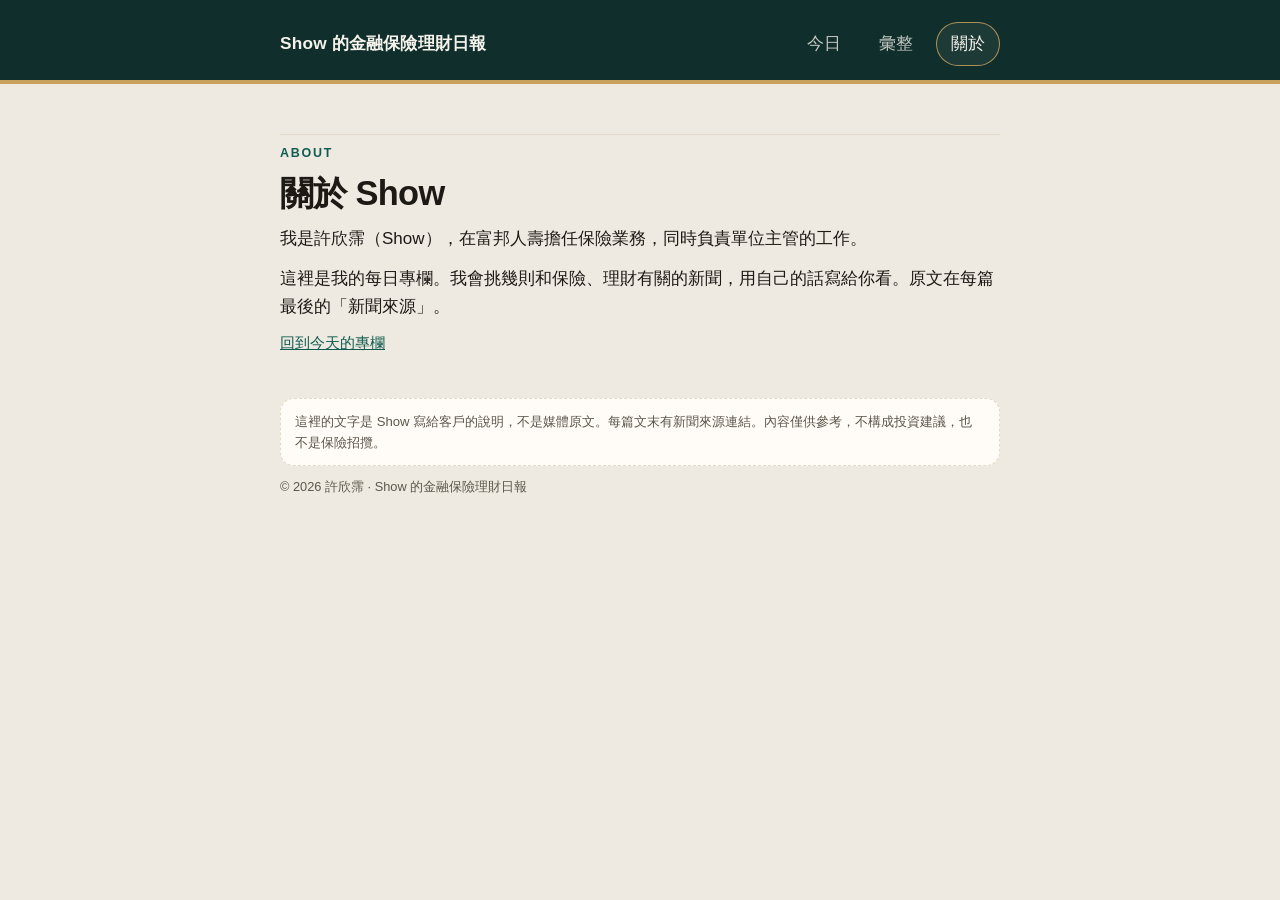
==== about/index.html @ f22a3ed7 "Point the about page at the updated stylesheet. Co-authored-by: show-hsu <show-hsu@users.noreply.git" ====
<!DOCTYPE html>
<html lang="zh-Hant">
<head>
  <meta charset="utf-8">
  <meta name="viewport" content="width=device-width, initial-scale=1">
  <title>關於 Show｜Show 的金融保險理財日報</title>
  <meta name="description" content="許欣霈（Show）的金融保險理財日報。">
  <meta name="author" content="許欣霈">
  <meta name="theme-color" content="#102e2b">
  <link rel="canonical" href="https://show-hsu.github.io/about/">
  <meta property="og:locale" content="zh_TW">
  <meta property="og:site_name" content="Show 的金融保險理財日報">
  <meta property="og:type" content="website">
  <meta property="og:title" content="關於 Show｜Show 的金融保險理財日報">
  <meta property="og:description" content="許欣霈（Show）的金融保險理財日報。">
  <meta property="og:url" content="https://show-hsu.github.io/about/">
  <meta property="og:image" content="https://show-hsu.github.io/assets/og.png">
  <meta property="og:image:alt" content="關於 Show｜Show 的金融保險理財日報">
  <meta name="twitter:card" content="summary_large_image">
  <meta name="twitter:title" content="關於 Show｜Show 的金融保險理財日報">
  <meta name="twitter:description" content="許欣霈（Show）的金融保險理財日報。">
  <meta name="twitter:image" content="https://show-hsu.github.io/assets/og.png">
  <link rel="icon" href="/assets/favicon.svg" type="image/svg+xml">
  <link rel="apple-touch-icon" href="/assets/apple-touch-icon.png">
  <link rel="stylesheet" href="/assets/style.css?v=4">
  
  <script type="application/ld+json">{"@context": "https://schema.org", "@type": "WebPage", "name": "關於 Show｜Show 的金融保險理財日報", "url": "https://show-hsu.github.io/about/", "description": "許欣霈（Show）的金融保險理財日報。", "image": "https://show-hsu.github.io/assets/og.png", "inLanguage": "zh-Hant", "author": {"@type": "Person", "name": "許欣霈"}}</script>
</head>
<body>
  <a class="skip" href="#main">跳到主要內容</a>
  <header class="masthead">
    <div class="wrap masthead-inner">
      <a class="brand" href="/">Show 的金融保險理財日報</a>
      <nav class="nav" aria-label="主要">
        <a href="/" >今日</a>
        <a href="/archive/" >彙整</a>
        <a href="/about/" aria-current="page">關於</a>
      </nav>
    </div>
  </header>
  <main id="main" class="wrap">
    <article class="about"><p class="kicker">ABOUT</p><h1>關於 Show</h1><div class="prose"><p>我是許欣霈（Show），在富邦人壽擔任保險業務，同時負責單位主管的工作。</p>
<p>這裡是我的每日專欄。我會挑幾則和保險、理財有關的新聞，用自己的話寫給你看。原文在每篇最後的「新聞來源」。</p></div><p class="share-row"><a href="/">回到今天的專欄</a></p></article>
  </main>
  <footer class="site-footer">
    <div class="wrap">
      <p class="disclaimer">這裡的文字是 Show 寫給客戶的說明，不是媒體原文。每篇文末有新聞來源連結。內容僅供參考，不構成投資建議，也不是保險招攬。</p>
      <p class="footer-meta">© 2026 許欣霈 · Show 的金融保險理財日報</p>
    </div>
  </footer>
</body>
</html>
---- assets/style.css ----
:root {
  color-scheme: light;
  --bg: #efeae1;
  --paper: #fffcf7;
  --ink: #1d1a16;
  --muted: #5c564c;
  --line: #e3d9c8;
  --pine: #0f5c50;
  --pine-deep: #102e2b;
  --gold: #c6a15b;
  --note: #e7f3ef;
  --note-line: #b7d9cf;
  --header-text: #f6f3ec;
  --header-muted: rgba(246, 243, 236, 0.78);
  --shadow: 0 1px 0 rgba(16, 46, 43, 0.04);
}

@media (prefers-color-scheme: dark) {
  :root {
    color-scheme: dark;
    --bg: #101412;
    --paper: #1a211e;
    --ink: #f3efe6;
    --muted: #c3baad;
    --line: #31403b;
    --pine: #8ed0c3;
    --pine-deep: #0c2421;
    --gold: #e0c27a;
    --note: #17302b;
    --note-line: #2d5a50;
    --header-text: #f6f3ec;
    --header-muted: rgba(246, 243, 236, 0.78);
  }
}

*,
*::before,
*::after {
  box-sizing: border-box;
}

html {
  -webkit-text-size-adjust: 100%;
}

body {
  margin: 0;
  background: var(--bg);
  color: var(--ink);
  font-family: "PingFang TC", "Hiragino Sans CNS", "Noto Sans TC", "Microsoft JhengHei", "Segoe UI", sans-serif;
  font-size: 17px;
  line-height: 1.65;
}

h1, h2, h3, p {
  margin: 0;
}

ol {
  list-style: none;
  margin: 0;
  padding: 0;
}

a {
  color: inherit;
}

img {
  max-width: 100%;
}

::selection {
  background: #cfe7e1;
  color: #102e2b;
}

:focus-visible {
  outline: 3px solid var(--gold);
  outline-offset: 3px;
}

.skip {
  position: absolute;
  left: 12px;
  top: -48px;
  background: #fff;
  color: #102e2b;
  padding: 8px 12px;
  z-index: 5;
  border-radius: 8px;
}

.skip:focus {
  top: 12px;
}

.wrap {
  width: min(720px, calc(100% - 32px));
  margin: 0 auto;
}

.masthead {
  background: var(--pine-deep);
  color: var(--header-text);
  border-bottom: 4px solid var(--gold);
}

.masthead-inner {
  display: flex;
  flex-direction: column;
  gap: 10px;
  padding: 18px 0 14px;
}

.brand {
  text-decoration: none;
  font-weight: 800;
  letter-spacing: 0.01em;
  font-size: 1.08rem;
  line-height: 1.35;
}

.nav {
  display: flex;
  gap: 8px;
}

.nav a {
  text-decoration: none;
  color: var(--header-muted);
  min-height: 44px;
  padding: 0 14px;
  display: inline-flex;
  align-items: center;
  border-radius: 999px;
  border: 1px solid transparent;
}

.nav a[aria-current="page"] {
  color: var(--header-text);
  border-color: rgba(198, 161, 91, 0.85);
  background: rgba(255, 255, 255, 0.06);
}

main {
  padding: 28px 0 12px;
}

.edition-head {
  margin-bottom: 22px;
}

.kicker {
  color: var(--pine);
  font-size: 0.78rem;
  font-weight: 700;
  letter-spacing: 0.14em;
  margin-bottom: 8px;
}

h1 {
  font-size: 1.85rem;
  line-height: 1.25;
  letter-spacing: -0.02em;
  font-weight: 800;
}

.edition-date {
  margin-top: 8px;
  font-size: 1.05rem;
}

.edition-meta,
.share-row,
.lead,
.sources,
.stale,
.cat-head p,
.footer-meta {
  color: var(--muted);
}

.edition-meta {
  margin-top: 6px;
  font-size: 0.92rem;
}

.share-row {
  margin-top: 10px;
  font-size: 0.92rem;
}

.share-row a,
.prose a,
.pager a,
.archive-list a,
.back-link {
  color: var(--pine);
}

.lead {
  margin-top: 12px;
}

.jump {
  display: flex;
  gap: 8px;
  overflow-x: auto;
  padding: 2px 0 12px;
  margin: 0 -2px 8px;
  scrollbar-width: none;
}

.jump::-webkit-scrollbar {
  display: none;
}

.jump a {
  flex: 0 0 auto;
  text-decoration: none;
  background: var(--paper);
  border: 1px solid var(--line);
  border-radius: 999px;
  min-height: 44px;
  padding: 0 14px;
  display: inline-flex;
  align-items: center;
  gap: 8px;
  box-shadow: var(--shadow);
}

.jump span {
  color: var(--muted);
  font-variant-numeric: tabular-nums;
}

.commentary,
.about,
.category,
.archive-block {
  margin: 22px 0;
}

.commentary {
  background: var(--note);
  border: 1px solid var(--note-line);
  border-radius: 18px;
  padding: 18px 16px 16px;
}

.commentary h2,
.about h2,
.cat-head h2,
.archive-block h2 {
  font-size: 1.25rem;
  line-height: 1.35;
}

.byline {
  margin-top: 2px;
  color: var(--muted);
  font-size: 0.88rem;
}

.prose {
  margin-top: 10px;
}

.prose p + p {
  margin-top: 0.75em;
}

.cat-head {
  display: flex;
  gap: 12px;
  align-items: flex-start;
  margin-bottom: 12px;
}

.cat-no {
  font-variant-numeric: tabular-nums;
  color: var(--gold);
  font-weight: 800;
  letter-spacing: 0.06em;
  padding-top: 0.2rem;
}

.cat-count {
  color: var(--muted);
  font-weight: 600;
  font-size: 0.86rem;
  margin-left: 6px;
}

.stale {
  font-size: 0.88rem;
  margin: -4px 0 10px;
}

.stories {
  display: flex;
  flex-direction: column;
  gap: 10px;
}

.hero {
  position: relative;
  margin: 0 0 14px;
  border-radius: 20px;
  overflow: hidden;
  aspect-ratio: 4 / 3;
  background: #102e2b;
}

.hero img {
  width: 100%;
  height: 100%;
  object-fit: cover;
  display: block;
}

.hero figcaption {
  position: absolute;
  inset: auto 0 0 0;
  padding: 48px 18px 16px;
  background: linear-gradient(to top, rgba(8, 24, 22, 0.94) 20%, rgba(8, 24, 22, 0.35) 62%, transparent);
  color: #f6f3ec;
}

.hero h1,
.hero .edition-date,
.hero .edition-meta {
  color: #f6f3ec;
}

.hero h1 {
  font-size: 1.55rem;
}

.hero .kicker {
  color: #e0c27a;
}

.hero .edition-meta {
  color: rgba(246, 243, 236, 0.82);
}

.story {
  display: flex;
  flex-direction: column;
  position: relative;
  text-decoration: none;
  background: var(--paper);
  border: 1px solid var(--line);
  border-radius: 16px;
  padding: 0;
  overflow: hidden;
  box-shadow: var(--shadow);
}

.thumb {
  display: block;
  aspect-ratio: 16 / 9;
  background: #143f38;
  overflow: hidden;
}

.thumb img {
  width: 100%;
  height: 100%;
  object-fit: cover;
  display: block;
}

.story-body {
  display: block;
  padding: 14px 16px 13px;
}

.vh {
  position: absolute;
  width: 1px;
  height: 1px;
  padding: 0;
  margin: -1px;
  overflow: hidden;
  clip: rect(0, 0, 0, 0);
  white-space: nowrap;
  border: 0;
}

.story h3 {
  font-size: 1.08rem;
  line-height: 1.45;
  font-weight: 700;
  letter-spacing: 0.005em;
  display: -webkit-box;
  -webkit-line-clamp: 4;
  -webkit-box-orient: vertical;
  overflow: hidden;
}

.snippet {
  margin-top: 6px;
  color: var(--muted);
  font-size: 0.95rem;
  display: -webkit-box;
  -webkit-line-clamp: 3;
  -webkit-box-orient: vertical;
  overflow: hidden;
}

.meta {
  margin-top: 10px;
  display: flex;
  justify-content: space-between;
  gap: 12px;
  align-items: baseline;
  font-size: 0.86rem;
}

.source {
  color: var(--pine);
  font-weight: 700;
}

.meta time {
  color: var(--muted);
  font-variant-numeric: tabular-nums;
  flex: 0 0 auto;
}

.sources {
  font-size: 0.92rem;
  margin-top: 8px;
}

.about {
  padding-top: 8px;
  border-top: 1px solid var(--line);
}

.pager {
  display: flex;
  justify-content: space-between;
  gap: 12px;
  margin-top: 8px;
  font-size: 0.95rem;
}

.archive-list {
  display: flex;
  flex-direction: column;
  gap: 10px;
  margin-top: 16px;
}

.archive-list a {
  display: flex;
  justify-content: space-between;
  gap: 12px;
  align-items: baseline;
  text-decoration: none;
  background: var(--paper);
  border: 1px solid var(--line);
  border-radius: 16px;
  padding: 14px 16px;
  min-height: 64px;
  color: var(--ink);
}

.archive-list time {
  font-weight: 700;
}

.archive-count {
  color: var(--muted);
  font-variant-numeric: tabular-nums;
}

.site-footer {
  padding: 8px 0 calc(28px + env(safe-area-inset-bottom));
}

.disclaimer {
  font-size: 0.82rem;
  line-height: 1.6;
  color: var(--muted);
  background: var(--paper);
  border: 1px dashed var(--line);
  border-radius: 14px;
  padding: 12px 14px;
}

.footer-meta {
  margin-top: 10px;
  font-size: 0.8rem;
}

.empty {
  background: var(--paper);
  border: 1px solid var(--line);
  border-radius: 16px;
  padding: 16px;
}

@media (hover: hover) {
  .story:hover,
  .feature-card:hover,
  .archive-list a:hover,
  .jump a:hover {
    border-color: var(--pine);
  }
}

.feature-list {
  display: flex;
  flex-direction: column;
  gap: 16px;
  margin-top: 18px;
}

.feature-card {
  display: block;
  text-decoration: none;
  background: var(--paper);
  border: 1px solid var(--line);
  border-radius: 20px;
  overflow: hidden;
  box-shadow: var(--shadow);
}

.feature-card img,
.article-cover {
  width: 100%;
  aspect-ratio: 16 / 9;
  object-fit: cover;
  display: block;
  background: #143f38;
}

.article-cover {
  border-radius: 20px;
  margin-bottom: 16px;
}

.article-figure {
  margin: 0 0 16px;
}

.article-figure .article-cover {
  margin-bottom: 0;
  border-radius: 20px 20px 0 0;
}

.feature-media {
  display: block;
}

.image-credit {
  display: block;
  color: var(--muted);
  font-size: 0.78rem;
  line-height: 1.4;
}

.feature-media .image-credit {
  padding: 6px 16px 0;
}

.article-figure .image-credit {
  padding: 6px 2px 0;
}

.feature-body {
  display: block;
  padding: 14px 16px 16px;
}

.feature-card h2 {
  font-size: 1.32rem;
  line-height: 1.35;
  margin-top: 4px;
}

.summary {
  color: var(--muted);
  margin-top: 8px;
}

.sample-flag {
  display: inline-block;
  margin-top: 10px;
  padding: 4px 8px;
  border-radius: 999px;
  background: var(--note);
  color: var(--pine);
  font-size: 0.82rem;
  font-weight: 700;
}

.article-cover + .kicker {
  margin-top: 4px;
}

.source-box {
  margin-top: 28px;
  padding-top: 16px;
  border-top: 1px solid var(--line);
}

.source-box h2 {
  font-size: 1.05rem;
  margin-bottom: 6px;
}

.source-box a,
.prose a {
  color: var(--pine);
}

.prose > * + * {
  margin-top: 0.9em;
}

.prose h2,
.prose h3,
.prose h4 {
  line-height: 1.35;
  font-size: 1.2rem;
}

.prose ul,
.prose ol {
  padding-left: 1.25em;
}

.prose ul {
  list-style: disc;
}

.prose ol {
  list-style: decimal;
}

.prose blockquote {
  padding-left: 14px;
  border-left: 3px solid var(--gold);
  color: var(--muted);
}

.prose code {
  font-family: ui-monospace, SFMono-Regular, Menlo, Consolas, monospace;
  font-size: 0.92em;
}

.recent {
  margin-top: 28px;
}

.recent h2 {
  font-size: 1.2rem;
  margin-bottom: 10px;
}

@media (min-width: 720px) {
  h1,
  .hero h1 {
    font-size: 2.15rem;
  }

  .hero {
    aspect-ratio: 2 / 1;
  }

  .masthead-inner {
    flex-direction: row;
    align-items: center;
    justify-content: space-between;
    padding-top: 22px;
  }

  .story h3 {
    font-size: 1.14rem;
  }
}
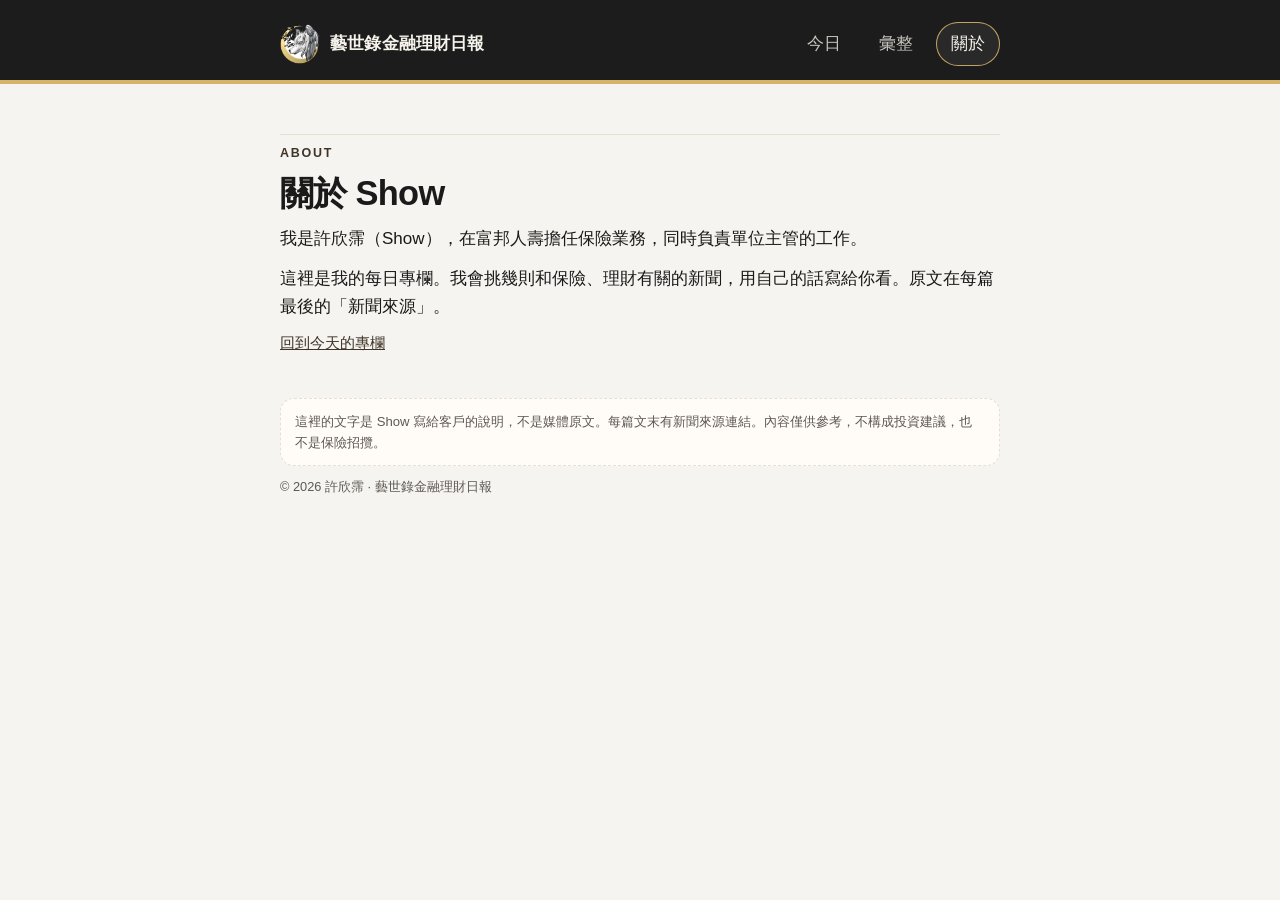
==== commit b14b7e07: "Rename the site to 藝世錄金融理財日報 and add the team logo. Use the logo in the header, favicon, and share i" ====
--- a/about/index.html
+++ b/about/index.html
@@ -3,34 +3,34 @@
 <head>
   <meta charset="utf-8">
   <meta name="viewport" content="width=device-width, initial-scale=1">
-  <title>關於 Show｜Show 的金融保險理財日報</title>
-  <meta name="description" content="許欣霈（Show）的金融保險理財日報。">
+  <title>關於 Show｜藝世錄金融理財日報</title>
+  <meta name="description" content="許欣霈（Show）的藝世錄金融理財日報。">
   <meta name="author" content="許欣霈">
-  <meta name="theme-color" content="#102e2b">
+  <meta name="theme-color" content="#1c1c1c">
   <link rel="canonical" href="https://show-hsu.github.io/about/">
   <meta property="og:locale" content="zh_TW">
-  <meta property="og:site_name" content="Show 的金融保險理財日報">
+  <meta property="og:site_name" content="藝世錄金融理財日報">
   <meta property="og:type" content="website">
-  <meta property="og:title" content="關於 Show｜Show 的金融保險理財日報">
-  <meta property="og:description" content="許欣霈（Show）的金融保險理財日報。">
+  <meta property="og:title" content="關於 Show｜藝世錄金融理財日報">
+  <meta property="og:description" content="許欣霈（Show）的藝世錄金融理財日報。">
   <meta property="og:url" content="https://show-hsu.github.io/about/">
   <meta property="og:image" content="https://show-hsu.github.io/assets/og.png">
-  <meta property="og:image:alt" content="關於 Show｜Show 的金融保險理財日報">
+  <meta property="og:image:alt" content="關於 Show｜藝世錄金融理財日報">
   <meta name="twitter:card" content="summary_large_image">
-  <meta name="twitter:title" content="關於 Show｜Show 的金融保險理財日報">
-  <meta name="twitter:description" content="許欣霈（Show）的金融保險理財日報。">
+  <meta name="twitter:title" content="關於 Show｜藝世錄金融理財日報">
+  <meta name="twitter:description" content="許欣霈（Show）的藝世錄金融理財日報。">
   <meta name="twitter:image" content="https://show-hsu.github.io/assets/og.png">
-  <link rel="icon" href="/assets/favicon.svg" type="image/svg+xml">
+  <link rel="icon" href="/assets/favicon.png" type="image/png">
   <link rel="apple-touch-icon" href="/assets/apple-touch-icon.png">
-  <link rel="stylesheet" href="/assets/style.css?v=4">
+  <link rel="stylesheet" href="/assets/style.css?v=5">
   
-  <script type="application/ld+json">{"@context": "https://schema.org", "@type": "WebPage", "name": "關於 Show｜Show 的金融保險理財日報", "url": "https://show-hsu.github.io/about/", "description": "許欣霈（Show）的金融保險理財日報。", "image": "https://show-hsu.github.io/assets/og.png", "inLanguage": "zh-Hant", "author": {"@type": "Person", "name": "許欣霈"}}</script>
+  <script type="application/ld+json">{"@context": "https://schema.org", "@type": "WebPage", "name": "關於 Show｜藝世錄金融理財日報", "url": "https://show-hsu.github.io/about/", "description": "許欣霈（Show）的藝世錄金融理財日報。", "image": "https://show-hsu.github.io/assets/og.png", "inLanguage": "zh-Hant", "author": {"@type": "Person", "name": "許欣霈"}}</script>
 </head>
 <body>
   <a class="skip" href="#main">跳到主要內容</a>
   <header class="masthead">
     <div class="wrap masthead-inner">
-      <a class="brand" href="/">Show 的金融保險理財日報</a>
+      <a class="brand" href="/"><img src="/assets/logo.png" alt="" width="40" height="40"><span>藝世錄金融理財日報</span></a>
       <nav class="nav" aria-label="主要">
         <a href="/" >今日</a>
         <a href="/archive/" >彙整</a>
@@ -45,7 +45,7 @@
   <footer class="site-footer">
     <div class="wrap">
       <p class="disclaimer">這裡的文字是 Show 寫給客戶的說明，不是媒體原文。每篇文末有新聞來源連結。內容僅供參考，不構成投資建議，也不是保險招攬。</p>
-      <p class="footer-meta">© 2026 許欣霈 · Show 的金融保險理財日報</p>
+      <p class="footer-meta">© 2026 許欣霈 · 藝世錄金融理財日報</p>
     </div>
   </footer>
 </body>
--- a/assets/style.css
+++ b/assets/style.css
@@ -1,15 +1,15 @@
 :root {
   color-scheme: light;
-  --bg: #efeae1;
-  --paper: #fffcf7;
-  --ink: #1d1a16;
-  --muted: #5c564c;
-  --line: #e3d9c8;
-  --pine: #0f5c50;
-  --pine-deep: #102e2b;
-  --gold: #c6a15b;
-  --note: #e7f3ef;
-  --note-line: #b7d9cf;
+  --bg: #f6f4f0;
+  --paper: #fffcf8;
+  --ink: #1a1a1a;
+  --muted: #5e5852;
+  --line: #e6dfd2;
+  --pine: #3f3428;
+  --pine-deep: #1c1c1c;
+  --gold: #d4b36a;
+  --note: #f7f1e4;
+  --note-line: #e6d5b0;
   --header-text: #f6f3ec;
   --header-muted: rgba(246, 243, 236, 0.78);
   --shadow: 0 1px 0 rgba(16, 46, 43, 0.04);
@@ -18,16 +18,16 @@
 @media (prefers-color-scheme: dark) {
   :root {
     color-scheme: dark;
-    --bg: #101412;
-    --paper: #1a211e;
-    --ink: #f3efe6;
-    --muted: #c3baad;
-    --line: #31403b;
-    --pine: #8ed0c3;
-    --pine-deep: #0c2421;
-    --gold: #e0c27a;
-    --note: #17302b;
-    --note-line: #2d5a50;
+    --bg: #141414;
+    --paper: #1e1e1e;
+    --ink: #f4f0e8;
+    --muted: #c8bfb2;
+    --line: #3a3a3a;
+    --pine: #e4c98a;
+    --pine-deep: #141414;
+    --gold: #d4b36a;
+    --note: #2a261f;
+    --note-line: #5c4d32;
     --header-text: #f6f3ec;
     --header-muted: rgba(246, 243, 236, 0.78);
   }
@@ -71,8 +71,8 @@
 }
 
 ::selection {
-  background: #cfe7e1;
-  color: #102e2b;
+  background: #ead9b0;
+  color: #1c1c1c;
 }
 
 :focus-visible {
@@ -85,7 +85,7 @@
   left: 12px;
   top: -48px;
   background: #fff;
-  color: #102e2b;
+  color: #1c1c1c;
   padding: 8px 12px;
   z-index: 5;
   border-radius: 8px;
@@ -114,11 +114,23 @@
 }
 
 .brand {
+  display: inline-flex;
+  align-items: center;
+  gap: 10px;
+  min-height: 44px;
   text-decoration: none;
   font-weight: 800;
   letter-spacing: 0.01em;
-  font-size: 1.08rem;
+  font-size: 1.05rem;
   line-height: 1.35;
+}
+
+.brand img {
+  width: 40px;
+  height: 40px;
+  flex: 0 0 auto;
+  display: block;
+  object-fit: contain;
 }
 
 .nav {
@@ -139,7 +151,7 @@
 
 .nav a[aria-current="page"] {
   color: var(--header-text);
-  border-color: rgba(198, 161, 91, 0.85);
+  border-color: rgba(212, 179, 106, 0.9);
   background: rgba(255, 255, 255, 0.06);
 }
 
@@ -310,7 +322,7 @@
   border-radius: 20px;
   overflow: hidden;
   aspect-ratio: 4 / 3;
-  background: #102e2b;
+  background: #1c1c1c;
 }
 
 .hero img {
@@ -362,7 +374,7 @@
 .thumb {
   display: block;
   aspect-ratio: 16 / 9;
-  background: #143f38;
+  background: #1c1c1c;
   overflow: hidden;
 }
 
@@ -537,7 +549,7 @@
   aspect-ratio: 16 / 9;
   object-fit: cover;
   display: block;
-  background: #143f38;
+  background: #1c1c1c;
 }
 
 .article-cover {
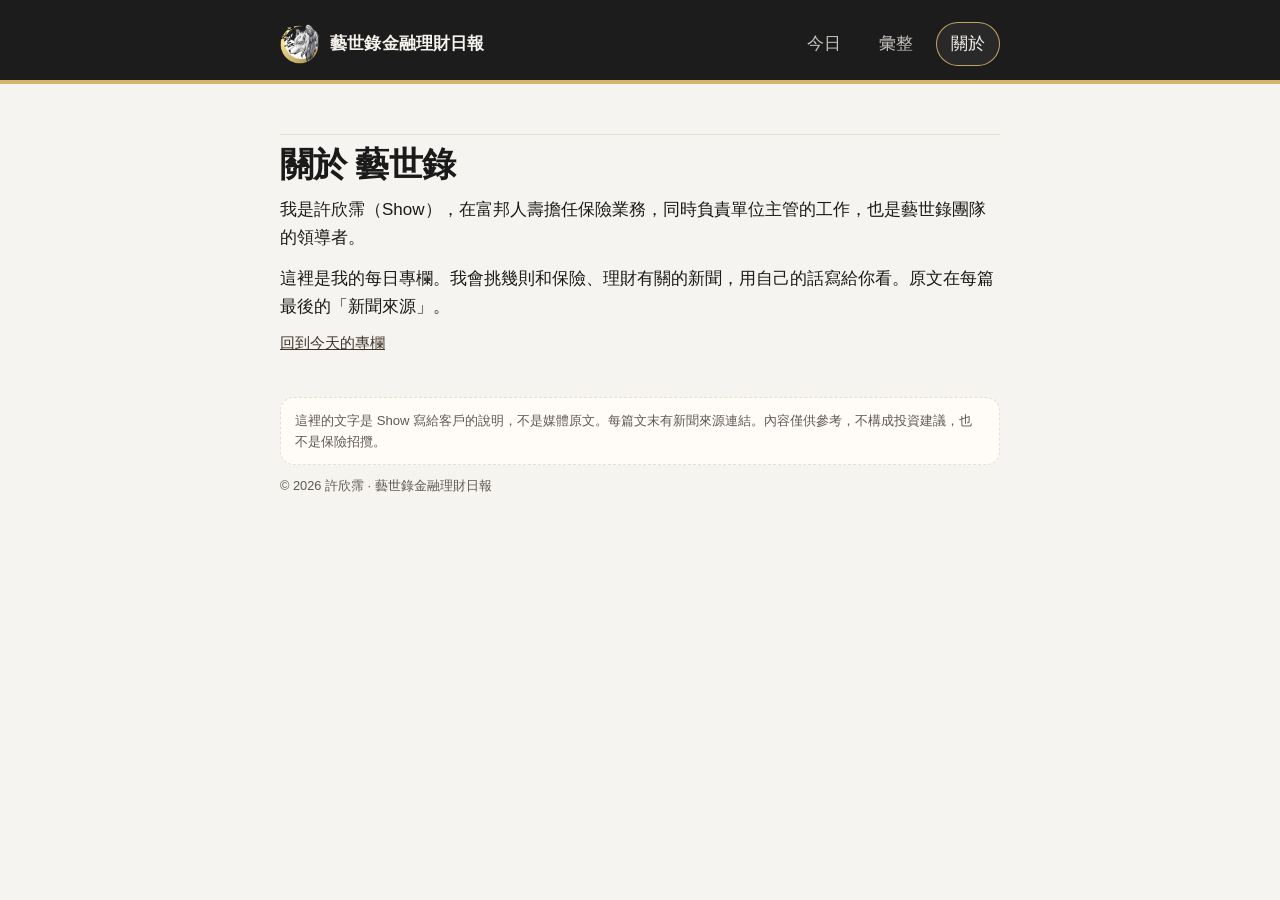
==== commit 3c860f4b: "Update the About section to the owner's wording. Use the heading 關於 藝世錄 and the two paragraphs on th" ====
--- a/about/index.html
+++ b/about/index.html
@@ -3,7 +3,7 @@
 <head>
   <meta charset="utf-8">
   <meta name="viewport" content="width=device-width, initial-scale=1">
-  <title>關於 Show｜藝世錄金融理財日報</title>
+  <title>關於 藝世錄｜藝世錄金融理財日報</title>
   <meta name="description" content="許欣霈（Show）的藝世錄金融理財日報。">
   <meta name="author" content="許欣霈">
   <meta name="theme-color" content="#1c1c1c">
@@ -11,20 +11,20 @@
   <meta property="og:locale" content="zh_TW">
   <meta property="og:site_name" content="藝世錄金融理財日報">
   <meta property="og:type" content="website">
-  <meta property="og:title" content="關於 Show｜藝世錄金融理財日報">
+  <meta property="og:title" content="關於 藝世錄｜藝世錄金融理財日報">
   <meta property="og:description" content="許欣霈（Show）的藝世錄金融理財日報。">
   <meta property="og:url" content="https://show-hsu.github.io/about/">
   <meta property="og:image" content="https://show-hsu.github.io/assets/og.png">
-  <meta property="og:image:alt" content="關於 Show｜藝世錄金融理財日報">
+  <meta property="og:image:alt" content="關於 藝世錄｜藝世錄金融理財日報">
   <meta name="twitter:card" content="summary_large_image">
-  <meta name="twitter:title" content="關於 Show｜藝世錄金融理財日報">
+  <meta name="twitter:title" content="關於 藝世錄｜藝世錄金融理財日報">
   <meta name="twitter:description" content="許欣霈（Show）的藝世錄金融理財日報。">
   <meta name="twitter:image" content="https://show-hsu.github.io/assets/og.png">
   <link rel="icon" href="/assets/favicon.png" type="image/png">
   <link rel="apple-touch-icon" href="/assets/apple-touch-icon.png">
-  <link rel="stylesheet" href="/assets/style.css?v=5">
+  <link rel="stylesheet" href="/assets/style.css?v=6">
   
-  <script type="application/ld+json">{"@context": "https://schema.org", "@type": "WebPage", "name": "關於 Show｜藝世錄金融理財日報", "url": "https://show-hsu.github.io/about/", "description": "許欣霈（Show）的藝世錄金融理財日報。", "image": "https://show-hsu.github.io/assets/og.png", "inLanguage": "zh-Hant", "author": {"@type": "Person", "name": "許欣霈"}}</script>
+  <script type="application/ld+json">{"@context": "https://schema.org", "@type": "WebPage", "name": "關於 藝世錄｜藝世錄金融理財日報", "url": "https://show-hsu.github.io/about/", "description": "許欣霈（Show）的藝世錄金融理財日報。", "image": "https://show-hsu.github.io/assets/og.png", "inLanguage": "zh-Hant", "author": {"@type": "Person", "name": "許欣霈"}}</script>
 </head>
 <body>
   <a class="skip" href="#main">跳到主要內容</a>
@@ -39,7 +39,7 @@
     </div>
   </header>
   <main id="main" class="wrap">
-    <article class="about"><p class="kicker">ABOUT</p><h1>關於 Show</h1><div class="prose"><p>我是許欣霈（Show），在富邦人壽擔任保險業務，同時負責單位主管的工作。</p>
+    <article class="about"><h1>關於 藝世錄</h1><div class="prose"><p>我是許欣霈（Show），在富邦人壽擔任保險業務，同時負責單位主管的工作，也是藝世錄團隊的領導者。</p>
 <p>這裡是我的每日專欄。我會挑幾則和保險、理財有關的新聞，用自己的話寫給你看。原文在每篇最後的「新聞來源」。</p></div><p class="share-row"><a href="/">回到今天的專欄</a></p></article>
   </main>
   <footer class="site-footer">
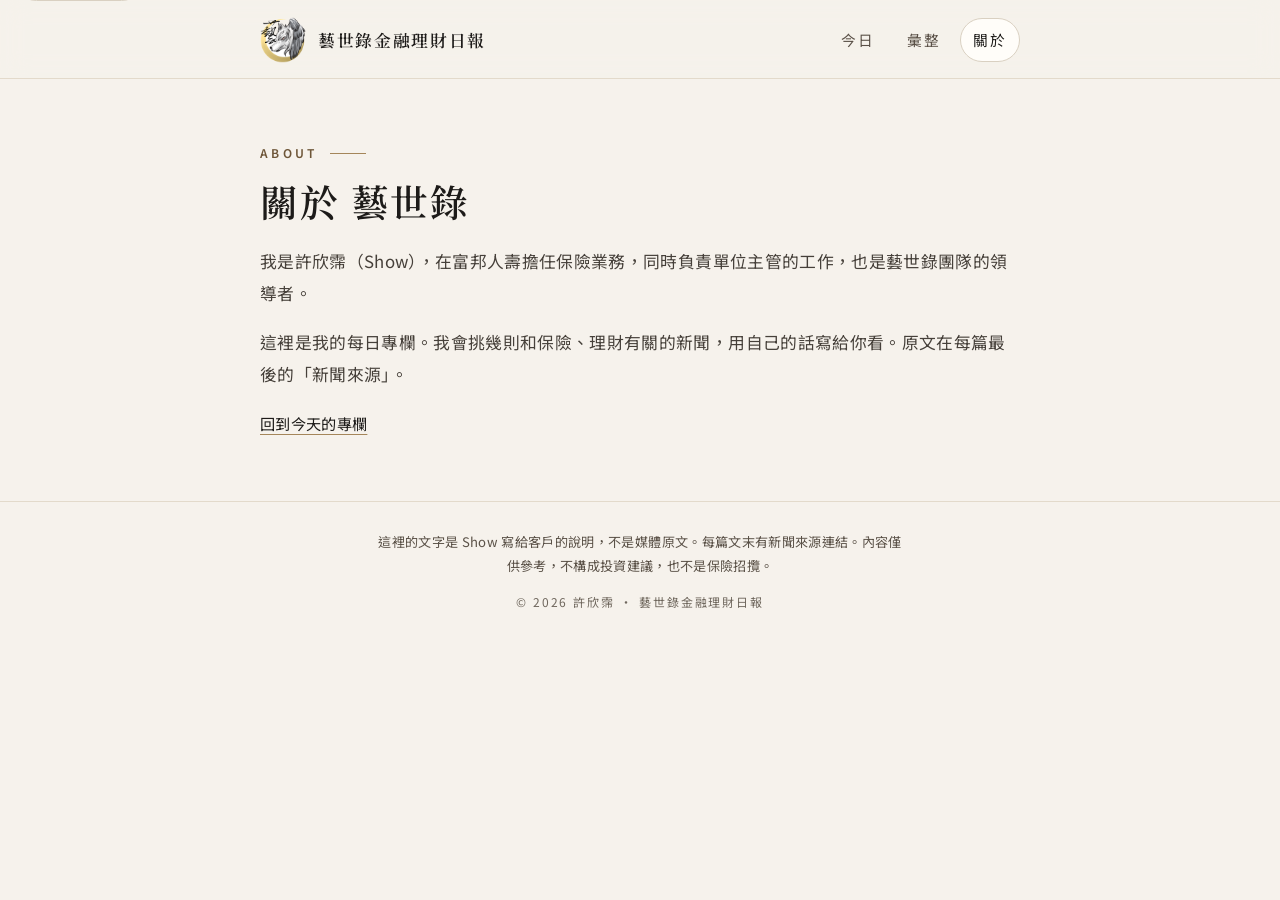
==== commit 4a3cf319: "Restyle the site in a warm editorial palette. Headings use a serif, the page is cream and antique go" ====
--- a/about/index.html
+++ b/about/index.html
@@ -6,31 +6,38 @@
   <title>關於 藝世錄｜藝世錄金融理財日報</title>
   <meta name="description" content="許欣霈（Show）的藝世錄金融理財日報。">
   <meta name="author" content="許欣霈">
-  <meta name="theme-color" content="#1c1c1c">
-  <link rel="canonical" href="https://show-hsu.github.io/about/">
+  <meta name="theme-color" content="#f6f2ec">
+  <link rel="canonical" href="https://yishilu-daily.github.io/about/">
+  <link rel="preconnect" href="https://fonts.googleapis.com">
+  <link rel="preconnect" href="https://fonts.gstatic.com" crossorigin>
+  <link href="https://fonts.googleapis.com/css2?family=Noto+Sans+TC:wght@400;500;600&family=Noto+Serif+TC:wght@500;600&display=swap" rel="stylesheet">
   <meta property="og:locale" content="zh_TW">
   <meta property="og:site_name" content="藝世錄金融理財日報">
   <meta property="og:type" content="website">
   <meta property="og:title" content="關於 藝世錄｜藝世錄金融理財日報">
   <meta property="og:description" content="許欣霈（Show）的藝世錄金融理財日報。">
-  <meta property="og:url" content="https://show-hsu.github.io/about/">
-  <meta property="og:image" content="https://show-hsu.github.io/assets/og.png">
+  <meta property="og:url" content="https://yishilu-daily.github.io/about/">
+  <meta property="og:image" content="https://yishilu-daily.github.io/assets/og.jpg">
+  <meta property="og:image:secure_url" content="https://yishilu-daily.github.io/assets/og.jpg">
+  <meta property="og:image:type" content="image/jpeg">
+  <meta property="og:image:width" content="1200">
+  <meta property="og:image:height" content="630">
   <meta property="og:image:alt" content="關於 藝世錄｜藝世錄金融理財日報">
   <meta name="twitter:card" content="summary_large_image">
   <meta name="twitter:title" content="關於 藝世錄｜藝世錄金融理財日報">
   <meta name="twitter:description" content="許欣霈（Show）的藝世錄金融理財日報。">
-  <meta name="twitter:image" content="https://show-hsu.github.io/assets/og.png">
+  <meta name="twitter:image" content="https://yishilu-daily.github.io/assets/og.jpg">
   <link rel="icon" href="/assets/favicon.png" type="image/png">
   <link rel="apple-touch-icon" href="/assets/apple-touch-icon.png">
-  <link rel="stylesheet" href="/assets/style.css?v=6">
+  <link rel="stylesheet" href="/assets/style.css?v=7">
   
-  <script type="application/ld+json">{"@context": "https://schema.org", "@type": "WebPage", "name": "關於 藝世錄｜藝世錄金融理財日報", "url": "https://show-hsu.github.io/about/", "description": "許欣霈（Show）的藝世錄金融理財日報。", "image": "https://show-hsu.github.io/assets/og.png", "inLanguage": "zh-Hant", "author": {"@type": "Person", "name": "許欣霈"}}</script>
+  <script type="application/ld+json">{"@context": "https://schema.org", "@type": "WebPage", "name": "關於 藝世錄｜藝世錄金融理財日報", "url": "https://yishilu-daily.github.io/about/", "description": "許欣霈（Show）的藝世錄金融理財日報。", "image": "https://yishilu-daily.github.io/assets/og.jpg", "inLanguage": "zh-Hant", "author": {"@type": "Person", "name": "許欣霈"}}</script>
 </head>
 <body>
   <a class="skip" href="#main">跳到主要內容</a>
   <header class="masthead">
     <div class="wrap masthead-inner">
-      <a class="brand" href="/"><img src="/assets/logo.png" alt="" width="40" height="40"><span>藝世錄金融理財日報</span></a>
+      <a class="brand" href="/"><img src="/assets/logo.png" alt="" width="46" height="46"><span>藝世錄金融理財日報</span></a>
       <nav class="nav" aria-label="主要">
         <a href="/" >今日</a>
         <a href="/archive/" >彙整</a>
@@ -39,7 +46,7 @@
     </div>
   </header>
   <main id="main" class="wrap">
-    <article class="about"><h1>關於 藝世錄</h1><div class="prose"><p>我是許欣霈（Show），在富邦人壽擔任保險業務，同時負責單位主管的工作，也是藝世錄團隊的領導者。</p>
+    <article class="about"><p class="eyebrow">About</p><h1>關於 藝世錄</h1><div class="prose"><p>我是許欣霈（Show），在富邦人壽擔任保險業務，同時負責單位主管的工作，也是藝世錄團隊的領導者。</p>
 <p>這裡是我的每日專欄。我會挑幾則和保險、理財有關的新聞，用自己的話寫給你看。原文在每篇最後的「新聞來源」。</p></div><p class="share-row"><a href="/">回到今天的專欄</a></p></article>
   </main>
   <footer class="site-footer">
--- a/assets/style.css
+++ b/assets/style.css
@@ -1,36 +1,22 @@
 :root {
   color-scheme: light;
-  --bg: #f6f4f0;
-  --paper: #fffcf8;
-  --ink: #1a1a1a;
-  --muted: #5e5852;
-  --line: #e6dfd2;
-  --pine: #3f3428;
-  --pine-deep: #1c1c1c;
-  --gold: #d4b36a;
-  --note: #f7f1e4;
-  --note-line: #e6d5b0;
-  --header-text: #f6f3ec;
-  --header-muted: rgba(246, 243, 236, 0.78);
-  --shadow: 0 1px 0 rgba(16, 46, 43, 0.04);
-}
-
-@media (prefers-color-scheme: dark) {
-  :root {
-    color-scheme: dark;
-    --bg: #141414;
-    --paper: #1e1e1e;
-    --ink: #f4f0e8;
-    --muted: #c8bfb2;
-    --line: #3a3a3a;
-    --pine: #e4c98a;
-    --pine-deep: #141414;
-    --gold: #d4b36a;
-    --note: #2a261f;
-    --note-line: #5c4d32;
-    --header-text: #f6f3ec;
-    --header-muted: rgba(246, 243, 236, 0.78);
-  }
+  --bg: #f6f2ec;
+  --bg-alt: #efe8dd;
+  --card: #fffdf9;
+  --ink: #1d1b19;
+  --ink-soft: #46403a;
+  --muted: #5a5147;
+  --faint: #6f675d;
+  --gold: #a5865a;
+  --gold-ink: #6e5638;
+  --gold-soft: #d9c6a5;
+  --line: #e3dacb;
+  --line-mid: #d9d0c1;
+  --line-deep: #cfc6b8;
+  --serif: "Noto Serif TC", "Source Han Serif TC", "Songti TC", "PMingLiU", "Times New Roman", serif;
+  --sans: "Noto Sans TC", "PingFang TC", "Hiragino Sans CNS", "Microsoft JhengHei", "Segoe UI", sans-serif;
+  --shadow: 0 18px 40px -28px rgba(60, 40, 10, 0.45);
+  --radius: 18px;
 }
 
 *,
@@ -47,17 +33,23 @@
   margin: 0;
   background: var(--bg);
   color: var(--ink);
-  font-family: "PingFang TC", "Hiragino Sans CNS", "Noto Sans TC", "Microsoft JhengHei", "Segoe UI", sans-serif;
+  font-family: var(--sans);
   font-size: 17px;
-  line-height: 1.65;
-}
-
-h1, h2, h3, p {
+  line-height: 1.85;
+  letter-spacing: 0.02em;
+  -webkit-font-smoothing: antialiased;
+}
+
+h1,
+h2,
+h3,
+h4,
+p {
   margin: 0;
 }
 
-ol {
-  list-style: none;
+ol,
+ul {
   margin: 0;
   padding: 0;
 }
@@ -71,12 +63,12 @@
 }
 
 ::selection {
-  background: #ead9b0;
-  color: #1c1c1c;
+  background: var(--gold-soft);
+  color: var(--ink);
 }
 
 :focus-visible {
-  outline: 3px solid var(--gold);
+  outline: 2px solid var(--gold-ink);
   outline-offset: 3px;
 }
 
@@ -84,11 +76,12 @@
   position: absolute;
   left: 12px;
   top: -48px;
-  background: #fff;
-  color: #1c1c1c;
-  padding: 8px 12px;
-  z-index: 5;
-  border-radius: 8px;
+  background: var(--card);
+  color: var(--ink);
+  padding: 8px 14px;
+  z-index: 30;
+  border-radius: 999px;
+  border: 1px solid var(--line-mid);
 }
 
 .skip:focus {
@@ -96,38 +89,44 @@
 }
 
 .wrap {
-  width: min(720px, calc(100% - 32px));
+  width: min(760px, calc(100% - 40px));
   margin: 0 auto;
 }
 
 .masthead {
-  background: var(--pine-deep);
-  color: var(--header-text);
-  border-bottom: 4px solid var(--gold);
+  position: sticky;
+  top: 0;
+  z-index: 20;
+  background: rgba(246, 242, 236, 0.9);
+  backdrop-filter: blur(14px);
+  -webkit-backdrop-filter: blur(14px);
+  border-bottom: 1px solid var(--line);
 }
 
 .masthead-inner {
   display: flex;
   flex-direction: column;
-  gap: 10px;
-  padding: 18px 0 14px;
+  gap: 4px;
+  padding: 14px 0 10px;
 }
 
 .brand {
   display: inline-flex;
   align-items: center;
-  gap: 10px;
-  min-height: 44px;
+  gap: 12px;
+  min-height: 48px;
   text-decoration: none;
-  font-weight: 800;
-  letter-spacing: 0.01em;
+  color: var(--ink);
+  font-family: var(--serif);
+  font-weight: 600;
+  letter-spacing: 0.1em;
   font-size: 1.05rem;
   line-height: 1.35;
 }
 
 .brand img {
-  width: 40px;
-  height: 40px;
+  width: 46px;
+  height: 46px;
   flex: 0 0 auto;
   display: block;
   object-fit: contain;
@@ -135,52 +134,75 @@
 
 .nav {
   display: flex;
-  gap: 8px;
+  gap: 4px;
+  margin-left: -8px;
 }
 
 .nav a {
   text-decoration: none;
-  color: var(--header-muted);
+  color: var(--muted);
   min-height: 44px;
-  padding: 0 14px;
+  padding: 0 12px;
   display: inline-flex;
   align-items: center;
   border-radius: 999px;
   border: 1px solid transparent;
+  font-size: 0.92rem;
+  letter-spacing: 0.14em;
 }
 
 .nav a[aria-current="page"] {
-  color: var(--header-text);
-  border-color: rgba(212, 179, 106, 0.9);
-  background: rgba(255, 255, 255, 0.06);
+  color: var(--ink);
+  background: var(--card);
+  border-color: var(--line-mid);
 }
 
 main {
-  padding: 28px 0 12px;
-}
-
-.edition-head {
-  margin-bottom: 22px;
+  padding: 40px 0 8px;
+}
+
+.eyebrow {
+  display: flex;
+  align-items: center;
+  gap: 12px;
+  margin: 0 0 16px;
+  color: var(--gold-ink);
+  font-family: var(--sans);
+  font-size: 12px;
+  font-weight: 600;
+  letter-spacing: 0.28em;
+  line-height: 1;
+  text-transform: uppercase;
+}
+
+.eyebrow::after {
+  content: "";
+  width: 36px;
+  height: 1px;
+  background: var(--gold);
+  flex: 0 0 auto;
+}
+
+h1,
+h2,
+h3,
+h4 {
+  font-family: var(--serif);
+  font-weight: 600;
+  letter-spacing: 0.04em;
+  color: var(--ink);
+}
+
+h1 {
+  font-size: clamp(1.7rem, 4.4vw, 2.35rem);
+  line-height: 1.4;
 }
 
 .kicker {
-  color: var(--pine);
-  font-size: 0.78rem;
-  font-weight: 700;
-  letter-spacing: 0.14em;
   margin-bottom: 8px;
-}
-
-h1 {
-  font-size: 1.85rem;
-  line-height: 1.25;
-  letter-spacing: -0.02em;
-  font-weight: 800;
-}
-
-.edition-date {
-  margin-top: 8px;
-  font-size: 1.05rem;
+  color: var(--muted);
+  font-size: 0.92rem;
+  letter-spacing: 0.08em;
 }
 
 .edition-meta,
@@ -189,30 +211,382 @@
 .sources,
 .stale,
 .cat-head p,
-.footer-meta {
-  color: var(--muted);
+.footer-meta,
+.summary,
+.snippet {
+  color: var(--ink-soft);
 }
 
 .edition-meta {
-  margin-top: 6px;
-  font-size: 0.92rem;
+  margin-top: 12px;
+  color: var(--muted);
+  font-size: 0.95rem;
+  letter-spacing: 0.06em;
+}
+
+.lead {
+  margin-top: 16px;
+  max-width: 38em;
+  font-size: 1.05rem;
+  line-height: 1.85;
 }
 
 .share-row {
-  margin-top: 10px;
-  font-size: 0.92rem;
+  margin-top: 18px;
+  font-size: 0.95rem;
 }
 
 .share-row a,
 .prose a,
 .pager a,
+.source-box a,
+.back-link {
+  color: var(--ink);
+  text-decoration-color: var(--gold);
+  text-underline-offset: 4px;
+}
+
+.day-lead,
+.archive-block,
+.recent {
+  margin: 0;
+}
+
+.feature-list {
+  display: flex;
+  flex-direction: column;
+  gap: 28px;
+  margin-top: 36px;
+}
+
+.feature-card,
+.story,
 .archive-list a,
-.back-link {
-  color: var(--pine);
-}
-
-.lead {
-  margin-top: 12px;
+.empty {
+  background: var(--card);
+  border: 1px solid var(--line);
+  border-radius: var(--radius);
+  box-shadow: var(--shadow);
+}
+
+.feature-card,
+.story {
+  display: block;
+  text-decoration: none;
+  overflow: hidden;
+  transition: transform 0.3s ease, box-shadow 0.3s ease, border-color 0.3s ease;
+}
+
+.feature-card img,
+.article-cover,
+.thumb img,
+.story img {
+  width: 100%;
+  aspect-ratio: 16 / 9;
+  object-fit: cover;
+  display: block;
+  background: var(--bg-alt);
+}
+
+.feature-card img,
+.story img,
+.thumb img {
+  transition: transform 0.55s ease;
+}
+
+.article-cover {
+  border-radius: var(--radius);
+  box-shadow: var(--shadow);
+}
+
+.article-figure {
+  margin: 0 0 28px;
+}
+
+.article-figure .article-cover {
+  margin-bottom: 0;
+}
+
+.feature-media,
+.feature-body,
+.story-body {
+  display: block;
+}
+
+.image-credit {
+  display: block;
+  color: var(--muted);
+  font-size: 0.78rem;
+  line-height: 1.5;
+  letter-spacing: 0.04em;
+}
+
+.feature-media .image-credit {
+  padding: 10px 22px 0;
+}
+
+.article-figure .image-credit {
+  padding: 8px 2px 0;
+}
+
+.feature-body,
+.story-body {
+  padding: 18px 22px 22px;
+}
+
+.tag {
+  display: inline-block;
+  margin: 0 0 12px;
+  padding: 3px 11px 4px;
+  border: 1px solid var(--gold-soft);
+  border-radius: 999px;
+  background: rgba(217, 198, 165, 0.35);
+  color: var(--gold-ink);
+  font-size: 12px;
+  font-weight: 600;
+  letter-spacing: 0.14em;
+  line-height: 1.5;
+}
+
+.feature-card h2,
+.story h3 {
+  font-size: 1.35rem;
+  line-height: 1.45;
+  margin-top: 2px;
+}
+
+.summary,
+.snippet {
+  margin-top: 10px;
+  font-size: 1rem;
+  line-height: 1.75;
+}
+
+.meta {
+  margin-top: 14px;
+  display: flex;
+  justify-content: space-between;
+  gap: 12px;
+  align-items: baseline;
+  color: var(--muted);
+  font-size: 0.86rem;
+  letter-spacing: 0.04em;
+}
+
+.meta time,
+.archive-list time {
+  font-variant-numeric: tabular-nums;
+}
+
+section.about {
+  margin-top: 72px;
+  padding: 52px 0 44px;
+  background: var(--bg-alt);
+  border-top: 1px solid var(--line);
+  border-bottom: 1px solid var(--line);
+  box-shadow: 0 0 0 100vmax var(--bg-alt);
+  clip-path: inset(0 -100vmax);
+}
+
+article.about {
+  padding-top: 4px;
+}
+
+.about h1,
+.about h2,
+.recent h2,
+.archive-block h1 {
+  line-height: 1.4;
+}
+
+.about h2,
+.recent h2 {
+  font-size: clamp(1.45rem, 3vw, 1.85rem);
+}
+
+.prose {
+  margin-top: 22px;
+  color: var(--ink-soft);
+  font-size: 1.05rem;
+  line-height: 1.9;
+}
+
+.about .prose {
+  margin-top: 18px;
+}
+
+.prose > * + * {
+  margin-top: 1.05em;
+}
+
+.prose h2,
+.prose h3,
+.prose h4 {
+  margin-top: 1.5em;
+  color: var(--ink);
+  font-size: 1.28rem;
+  line-height: 1.45;
+}
+
+.prose p + p {
+  margin-top: 1.05em;
+}
+
+.prose a {
+  text-decoration: underline;
+  text-decoration-thickness: 1px;
+}
+
+.prose ul,
+.prose ol {
+  padding-left: 1.3em;
+}
+
+.prose ul {
+  list-style: disc;
+}
+
+.prose ol {
+  list-style: decimal;
+}
+
+.prose li + li {
+  margin-top: 0.4em;
+}
+
+.prose blockquote {
+  margin-left: 0;
+  padding-left: 16px;
+  border-left: 1px solid var(--gold);
+  color: var(--muted);
+}
+
+.prose code {
+  font-family: ui-monospace, SFMono-Regular, Menlo, Consolas, monospace;
+  font-size: 0.92em;
+}
+
+.source-box {
+  margin-top: 48px;
+  padding: 22px 24px 24px;
+  background: var(--card);
+  border: 1px solid var(--line);
+  border-radius: var(--radius);
+  box-shadow: var(--shadow);
+}
+
+.source-box h2 {
+  font-size: 1.15rem;
+  margin-bottom: 8px;
+}
+
+.source-box a {
+  font-family: var(--serif);
+  font-size: 1.12rem;
+  letter-spacing: 0.06em;
+  text-decoration: underline;
+  text-decoration-thickness: 1px;
+}
+
+.recent {
+  margin-top: 64px;
+}
+
+.recent h2 {
+  margin-bottom: 8px;
+}
+
+.archive-list {
+  display: flex;
+  flex-direction: column;
+  gap: 14px;
+  margin-top: 28px;
+  list-style: none;
+}
+
+.archive-list a {
+  display: flex;
+  justify-content: space-between;
+  gap: 16px;
+  align-items: baseline;
+  text-decoration: none;
+  padding: 18px 20px;
+  min-height: 68px;
+  color: var(--ink);
+  transition: transform 0.3s ease, box-shadow 0.3s ease, border-color 0.3s ease;
+}
+
+.archive-list time {
+  font-family: var(--serif);
+  font-weight: 600;
+  letter-spacing: 0.04em;
+}
+
+.archive-list a span,
+.archive-count {
+  color: var(--muted);
+  font-variant-numeric: tabular-nums;
+  letter-spacing: 0.04em;
+}
+
+.pager {
+  display: flex;
+  justify-content: space-between;
+  gap: 12px;
+  margin-top: 28px;
+  font-size: 0.95rem;
+  letter-spacing: 0.06em;
+}
+
+.pager a {
+  text-decoration: underline;
+  text-decoration-thickness: 1px;
+  min-height: 44px;
+  display: inline-flex;
+  align-items: center;
+}
+
+.sample-flag {
+  display: inline-block;
+  margin-top: 14px;
+  padding: 4px 10px;
+  border-radius: 999px;
+  border: 1px solid var(--gold-soft);
+  background: rgba(217, 198, 165, 0.35);
+  color: var(--gold-ink);
+  font-size: 0.82rem;
+  font-weight: 600;
+  letter-spacing: 0.06em;
+}
+
+.site-footer {
+  margin-top: 56px;
+  padding: 28px 0 calc(36px + env(safe-area-inset-bottom));
+  border-top: 1px solid var(--line);
+  text-align: center;
+}
+
+.disclaimer {
+  max-width: 40em;
+  margin: 0 auto;
+  font-size: 0.82rem;
+  line-height: 1.8;
+  color: var(--muted);
+  background: none;
+  border: 0;
+  padding: 0;
+}
+
+.footer-meta {
+  margin-top: 14px;
+  font-size: 0.75rem;
+  letter-spacing: 0.16em;
+  color: var(--faint);
+}
+
+.empty {
+  padding: 22px;
+  color: var(--muted);
 }
 
 .jump {
@@ -220,7 +594,7 @@
   gap: 8px;
   overflow-x: auto;
   padding: 2px 0 12px;
-  margin: 0 -2px 8px;
+  margin: 0 0 8px;
   scrollbar-width: none;
 }
 
@@ -231,7 +605,7 @@
 .jump a {
   flex: 0 0 auto;
   text-decoration: none;
-  background: var(--paper);
+  background: var(--card);
   border: 1px solid var(--line);
   border-radius: 999px;
   min-height: 44px;
@@ -239,461 +613,90 @@
   display: inline-flex;
   align-items: center;
   gap: 8px;
-  box-shadow: var(--shadow);
-}
-
-.jump span {
-  color: var(--muted);
-  font-variant-numeric: tabular-nums;
-}
-
-.commentary,
-.about,
-.category,
-.archive-block {
-  margin: 22px 0;
-}
-
-.commentary {
-  background: var(--note);
-  border: 1px solid var(--note-line);
-  border-radius: 18px;
-  padding: 18px 16px 16px;
-}
-
-.commentary h2,
-.about h2,
-.cat-head h2,
-.archive-block h2 {
-  font-size: 1.25rem;
-  line-height: 1.35;
-}
-
-.byline {
-  margin-top: 2px;
-  color: var(--muted);
-  font-size: 0.88rem;
-}
-
-.prose {
-  margin-top: 10px;
-}
-
-.prose p + p {
-  margin-top: 0.75em;
-}
-
-.cat-head {
-  display: flex;
-  gap: 12px;
-  align-items: flex-start;
-  margin-bottom: 12px;
-}
-
-.cat-no {
-  font-variant-numeric: tabular-nums;
-  color: var(--gold);
-  font-weight: 800;
-  letter-spacing: 0.06em;
-  padding-top: 0.2rem;
-}
-
-.cat-count {
-  color: var(--muted);
-  font-weight: 600;
-  font-size: 0.86rem;
-  margin-left: 6px;
-}
-
-.stale {
-  font-size: 0.88rem;
-  margin: -4px 0 10px;
-}
-
-.stories {
-  display: flex;
-  flex-direction: column;
-  gap: 10px;
-}
-
-.hero {
-  position: relative;
-  margin: 0 0 14px;
-  border-radius: 20px;
-  overflow: hidden;
-  aspect-ratio: 4 / 3;
-  background: #1c1c1c;
-}
-
-.hero img {
-  width: 100%;
-  height: 100%;
-  object-fit: cover;
-  display: block;
-}
-
-.hero figcaption {
-  position: absolute;
-  inset: auto 0 0 0;
-  padding: 48px 18px 16px;
-  background: linear-gradient(to top, rgba(8, 24, 22, 0.94) 20%, rgba(8, 24, 22, 0.35) 62%, transparent);
-  color: #f6f3ec;
-}
-
-.hero h1,
-.hero .edition-date,
-.hero .edition-meta {
-  color: #f6f3ec;
-}
-
-.hero h1 {
-  font-size: 1.55rem;
-}
-
-.hero .kicker {
-  color: #e0c27a;
-}
-
-.hero .edition-meta {
-  color: rgba(246, 243, 236, 0.82);
-}
-
-.story {
-  display: flex;
-  flex-direction: column;
-  position: relative;
-  text-decoration: none;
-  background: var(--paper);
-  border: 1px solid var(--line);
-  border-radius: 16px;
-  padding: 0;
-  overflow: hidden;
-  box-shadow: var(--shadow);
-}
-
-.thumb {
-  display: block;
-  aspect-ratio: 16 / 9;
-  background: #1c1c1c;
-  overflow: hidden;
-}
-
-.thumb img {
-  width: 100%;
-  height: 100%;
-  object-fit: cover;
-  display: block;
-}
-
-.story-body {
-  display: block;
-  padding: 14px 16px 13px;
-}
-
-.vh {
-  position: absolute;
-  width: 1px;
-  height: 1px;
-  padding: 0;
-  margin: -1px;
-  overflow: hidden;
-  clip: rect(0, 0, 0, 0);
-  white-space: nowrap;
-  border: 0;
-}
-
-.story h3 {
-  font-size: 1.08rem;
-  line-height: 1.45;
-  font-weight: 700;
-  letter-spacing: 0.005em;
-  display: -webkit-box;
-  -webkit-line-clamp: 4;
-  -webkit-box-orient: vertical;
-  overflow: hidden;
-}
-
-.snippet {
-  margin-top: 6px;
-  color: var(--muted);
-  font-size: 0.95rem;
-  display: -webkit-box;
-  -webkit-line-clamp: 3;
-  -webkit-box-orient: vertical;
-  overflow: hidden;
-}
-
-.meta {
-  margin-top: 10px;
-  display: flex;
-  justify-content: space-between;
-  gap: 12px;
-  align-items: baseline;
-  font-size: 0.86rem;
-}
-
-.source {
-  color: var(--pine);
-  font-weight: 700;
-}
-
-.meta time {
-  color: var(--muted);
-  font-variant-numeric: tabular-nums;
-  flex: 0 0 auto;
-}
-
-.sources {
-  font-size: 0.92rem;
-  margin-top: 8px;
-}
-
-.about {
-  padding-top: 8px;
-  border-top: 1px solid var(--line);
-}
-
-.pager {
-  display: flex;
-  justify-content: space-between;
-  gap: 12px;
-  margin-top: 8px;
-  font-size: 0.95rem;
-}
-
-.archive-list {
-  display: flex;
-  flex-direction: column;
-  gap: 10px;
-  margin-top: 16px;
-}
-
-.archive-list a {
-  display: flex;
-  justify-content: space-between;
-  gap: 12px;
-  align-items: baseline;
-  text-decoration: none;
-  background: var(--paper);
-  border: 1px solid var(--line);
-  border-radius: 16px;
-  padding: 14px 16px;
-  min-height: 64px;
-  color: var(--ink);
-}
-
-.archive-list time {
-  font-weight: 700;
-}
-
-.archive-count {
-  color: var(--muted);
-  font-variant-numeric: tabular-nums;
-}
-
-.site-footer {
-  padding: 8px 0 calc(28px + env(safe-area-inset-bottom));
-}
-
-.disclaimer {
-  font-size: 0.82rem;
-  line-height: 1.6;
-  color: var(--muted);
-  background: var(--paper);
-  border: 1px dashed var(--line);
-  border-radius: 14px;
-  padding: 12px 14px;
-}
-
-.footer-meta {
-  margin-top: 10px;
-  font-size: 0.8rem;
-}
-
-.empty {
-  background: var(--paper);
-  border: 1px solid var(--line);
-  border-radius: 16px;
-  padding: 16px;
+}
+
+.cat-no,
+.card .n {
+  color: var(--gold-ink);
+  font-family: var(--serif);
+  letter-spacing: 0.12em;
 }
 
 @media (hover: hover) {
+  .feature-card:hover,
   .story:hover,
-  .feature-card:hover,
-  .archive-list a:hover,
-  .jump a:hover {
-    border-color: var(--pine);
-  }
-}
-
-.feature-list {
-  display: flex;
-  flex-direction: column;
-  gap: 16px;
-  margin-top: 18px;
-}
-
-.feature-card {
-  display: block;
-  text-decoration: none;
-  background: var(--paper);
-  border: 1px solid var(--line);
-  border-radius: 20px;
-  overflow: hidden;
-  box-shadow: var(--shadow);
-}
-
-.feature-card img,
-.article-cover {
-  width: 100%;
-  aspect-ratio: 16 / 9;
-  object-fit: cover;
-  display: block;
-  background: #1c1c1c;
-}
-
-.article-cover {
-  border-radius: 20px;
-  margin-bottom: 16px;
-}
-
-.article-figure {
-  margin: 0 0 16px;
-}
-
-.article-figure .article-cover {
-  margin-bottom: 0;
-  border-radius: 20px 20px 0 0;
-}
-
-.feature-media {
-  display: block;
-}
-
-.image-credit {
-  display: block;
-  color: var(--muted);
-  font-size: 0.78rem;
-  line-height: 1.4;
-}
-
-.feature-media .image-credit {
-  padding: 6px 16px 0;
-}
-
-.article-figure .image-credit {
-  padding: 6px 2px 0;
-}
-
-.feature-body {
-  display: block;
-  padding: 14px 16px 16px;
-}
-
-.feature-card h2 {
-  font-size: 1.32rem;
-  line-height: 1.35;
-  margin-top: 4px;
-}
-
-.summary {
-  color: var(--muted);
-  margin-top: 8px;
-}
-
-.sample-flag {
-  display: inline-block;
-  margin-top: 10px;
-  padding: 4px 8px;
-  border-radius: 999px;
-  background: var(--note);
-  color: var(--pine);
-  font-size: 0.82rem;
-  font-weight: 700;
-}
-
-.article-cover + .kicker {
-  margin-top: 4px;
-}
-
-.source-box {
-  margin-top: 28px;
-  padding-top: 16px;
-  border-top: 1px solid var(--line);
-}
-
-.source-box h2 {
-  font-size: 1.05rem;
-  margin-bottom: 6px;
-}
-
-.source-box a,
-.prose a {
-  color: var(--pine);
-}
-
-.prose > * + * {
-  margin-top: 0.9em;
-}
-
-.prose h2,
-.prose h3,
-.prose h4 {
-  line-height: 1.35;
-  font-size: 1.2rem;
-}
-
-.prose ul,
-.prose ol {
-  padding-left: 1.25em;
-}
-
-.prose ul {
-  list-style: disc;
-}
-
-.prose ol {
-  list-style: decimal;
-}
-
-.prose blockquote {
-  padding-left: 14px;
-  border-left: 3px solid var(--gold);
-  color: var(--muted);
-}
-
-.prose code {
-  font-family: ui-monospace, SFMono-Regular, Menlo, Consolas, monospace;
-  font-size: 0.92em;
-}
-
-.recent {
-  margin-top: 28px;
-}
-
-.recent h2 {
-  font-size: 1.2rem;
-  margin-bottom: 10px;
-}
-
-@media (min-width: 720px) {
-  h1,
-  .hero h1 {
-    font-size: 2.15rem;
-  }
-
-  .hero {
-    aspect-ratio: 2 / 1;
+  .archive-list a:hover {
+    transform: translateY(-3px);
+    border-color: var(--line-mid);
+    box-shadow: 0 22px 44px -26px rgba(60, 40, 10, 0.5);
+  }
+
+  .feature-card:hover img,
+  .story:hover img {
+    transform: scale(1.025);
+  }
+}
+
+@media (max-width: 420px) {
+  .wrap {
+    width: min(760px, calc(100% - 32px));
+  }
+
+  .eyebrow {
+    letter-spacing: 0.2em;
+  }
+
+  .brand {
+    letter-spacing: 0.06em;
+    font-size: 1rem;
+  }
+
+  .feature-body,
+  .story-body,
+  .source-box {
+    padding-left: 18px;
+    padding-right: 18px;
+  }
+}
+
+@media (min-width: 760px) {
+  .wrap {
+    width: min(760px, calc(100% - 64px));
+  }
+
+  main {
+    padding-top: 64px;
   }
 
   .masthead-inner {
     flex-direction: row;
     align-items: center;
     justify-content: space-between;
-    padding-top: 22px;
-  }
-
-  .story h3 {
-    font-size: 1.14rem;
-  }
-}
+    gap: 24px;
+    padding: 16px 0 14px;
+  }
+
+  .nav {
+    margin-left: 0;
+    gap: 6px;
+  }
+
+  .feature-body {
+    padding: 22px 26px 26px;
+  }
+
+  section.about {
+    margin-top: 96px;
+    padding: 64px 0 56px;
+  }
+}
+
+@media (prefers-reduced-motion: reduce) {
+  .feature-card,
+  .story,
+  .archive-list a,
+  .feature-card img,
+  .story img {
+    transition: none;
+  }
+}
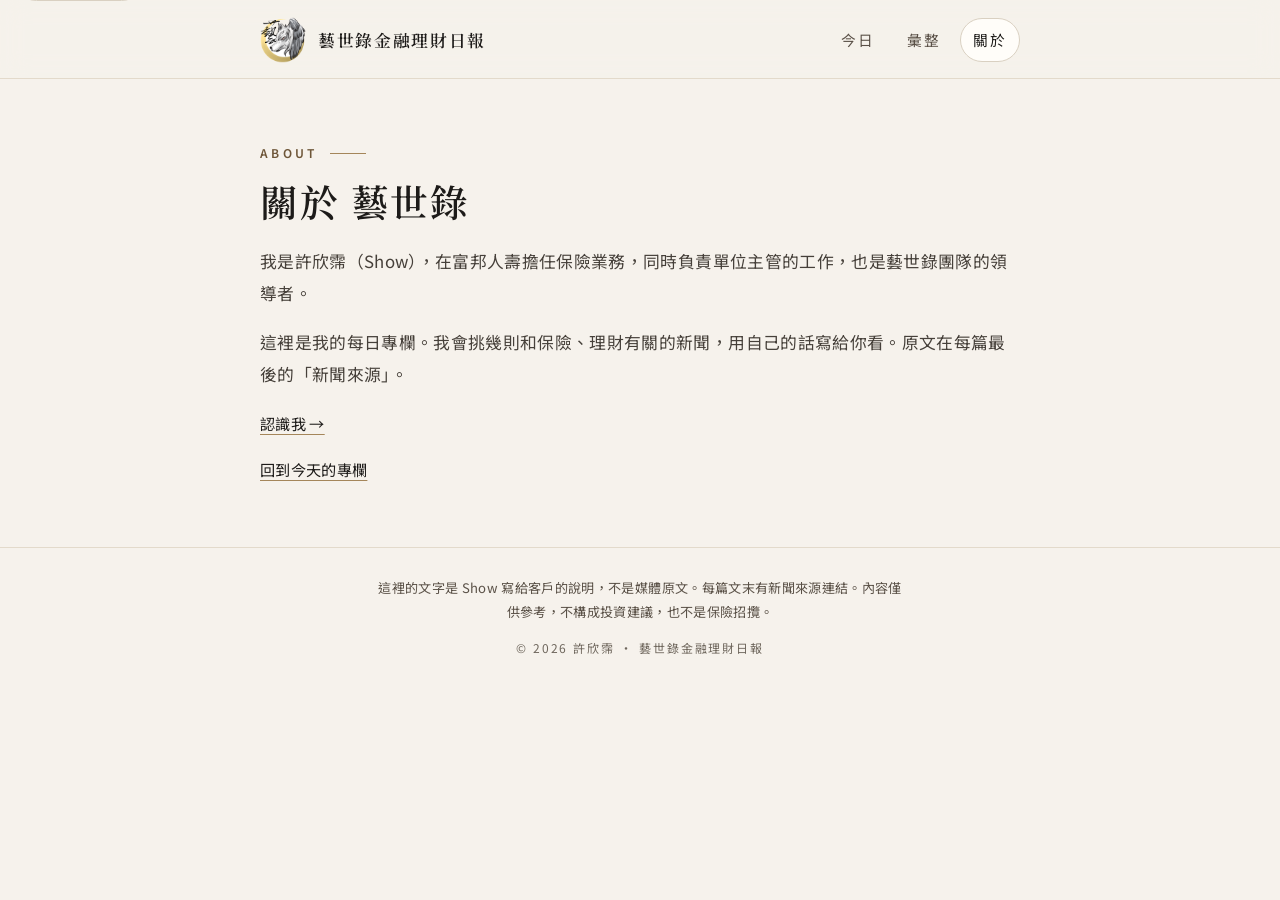
==== commit 1f217849: "Add Show's personal profile page. The page lives at /profile/ with its own layout, and the daily Abo" ====
--- a/about/index.html
+++ b/about/index.html
@@ -47,7 +47,7 @@
   </header>
   <main id="main" class="wrap">
     <article class="about"><p class="eyebrow">About</p><h1>關於 藝世錄</h1><div class="prose"><p>我是許欣霈（Show），在富邦人壽擔任保險業務，同時負責單位主管的工作，也是藝世錄團隊的領導者。</p>
-<p>這裡是我的每日專欄。我會挑幾則和保險、理財有關的新聞，用自己的話寫給你看。原文在每篇最後的「新聞來源」。</p></div><p class="share-row"><a href="/">回到今天的專欄</a></p></article>
+<p>這裡是我的每日專欄。我會挑幾則和保險、理財有關的新聞，用自己的話寫給你看。原文在每篇最後的「新聞來源」。</p></div><p class="share-row"><a href="/profile/">認識我 →</a></p><p class="share-row"><a href="/">回到今天的專欄</a></p></article>
   </main>
   <footer class="site-footer">
     <div class="wrap">
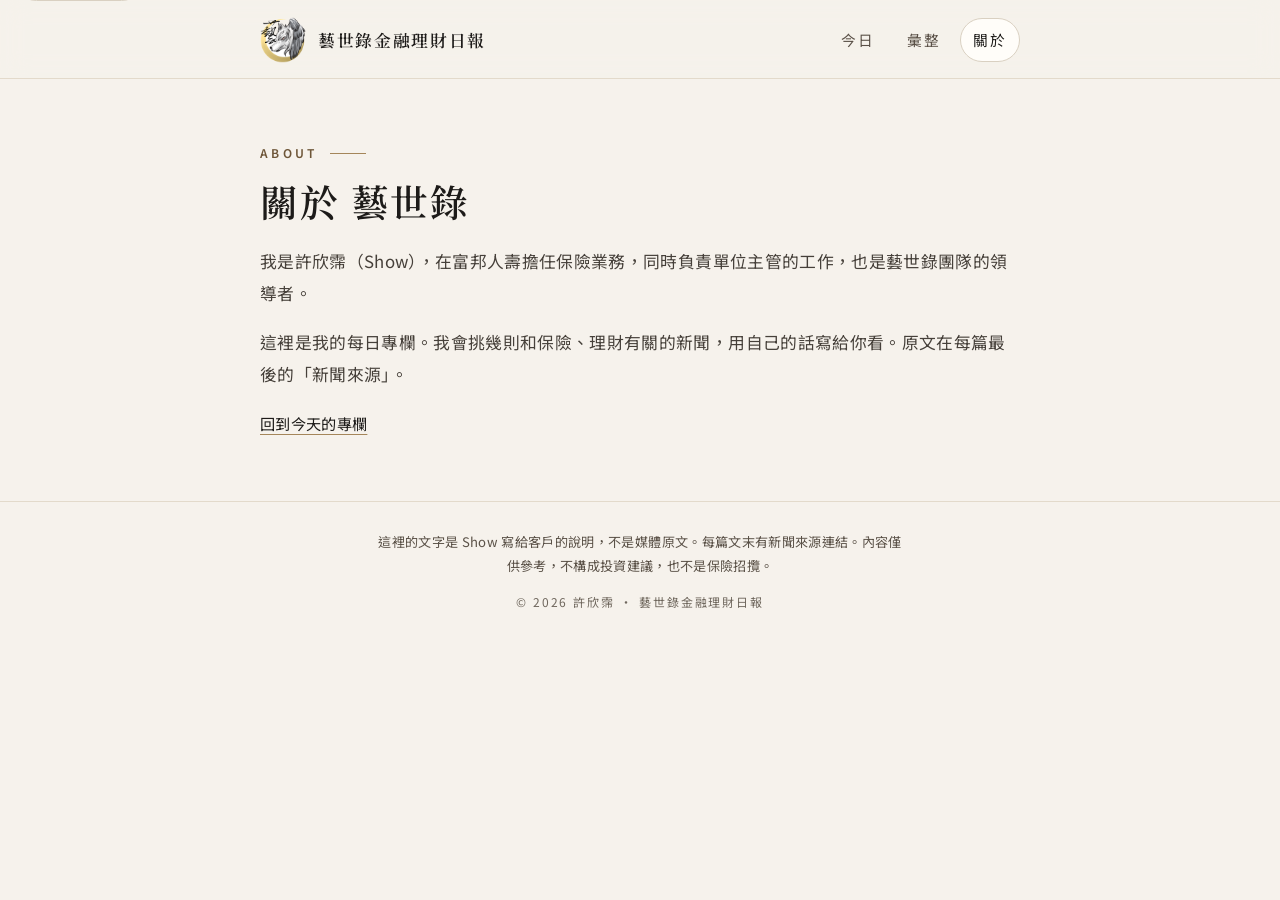
==== commit 35c6c99c: "Remove the personal profile page from this site. Show's personal page lives on its own site, so /pro" ====
--- a/about/index.html
+++ b/about/index.html
@@ -47,7 +47,7 @@
   </header>
   <main id="main" class="wrap">
     <article class="about"><p class="eyebrow">About</p><h1>關於 藝世錄</h1><div class="prose"><p>我是許欣霈（Show），在富邦人壽擔任保險業務，同時負責單位主管的工作，也是藝世錄團隊的領導者。</p>
-<p>這裡是我的每日專欄。我會挑幾則和保險、理財有關的新聞，用自己的話寫給你看。原文在每篇最後的「新聞來源」。</p></div><p class="share-row"><a href="/profile/">認識我 →</a></p><p class="share-row"><a href="/">回到今天的專欄</a></p></article>
+<p>這裡是我的每日專欄。我會挑幾則和保險、理財有關的新聞，用自己的話寫給你看。原文在每篇最後的「新聞來源」。</p></div><p class="share-row"><a href="/">回到今天的專欄</a></p></article>
   </main>
   <footer class="site-footer">
     <div class="wrap">
